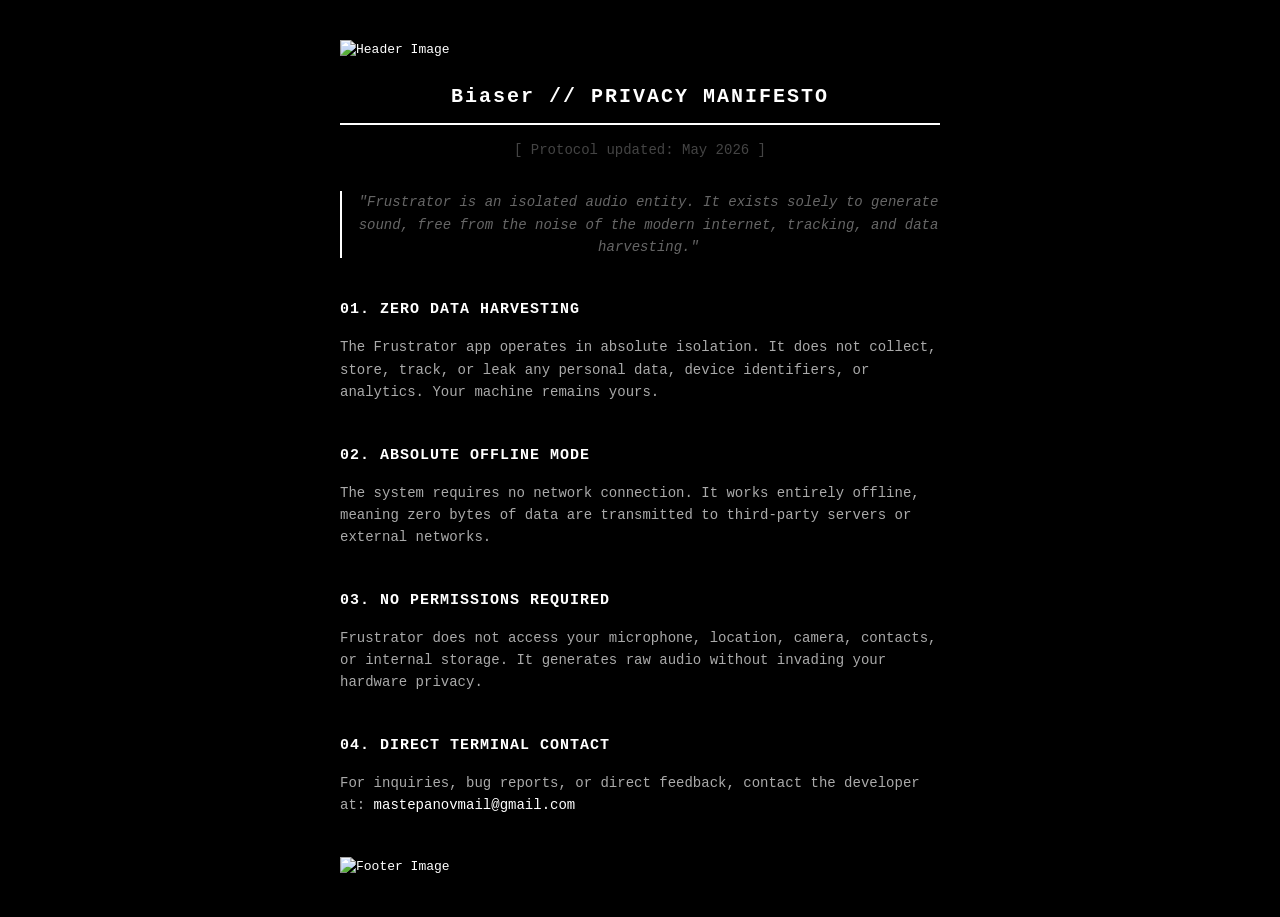
==== index.html @ 65896d8c "Add initial privacy policy HTML structure" ====
<!DOCTYPE html>
<html lang="en">
<head>
    <meta charset="UTF-8">
    <meta name="viewport" content="width=device-width, initial-scale=1.0">
    <title>Privacy Policy - Baiser</title>
    <style>
        body {
            font-family: monospace;
            background-color: #000000;
            color: #ffffff;
            padding: 40px 20px;
            max-width: 600px;
            margin: 0 auto;
            line-height: 1.6;
        }
        img {
            display: block;
            max-width: 100%;
            height: auto;
        }
        .center-image {
            margin: 0 auto 20px auto;
        }
        h1 { 
            border-bottom: 2px solid #ffffff; /* Белая строгая линия */
            padding-bottom: 10px; 
            font-size: 20px; 
            text-align: center;
            letter-spacing: 2px;
        }
        h2 { 
            font-size: 15px; 
            margin-top: 40px; 
            color: #ffffff; /* Чистый белый для заголовков */
            font-weight: bold; 
            letter-spacing: 1px;
        }
        p { 
            font-size: 14px; 
            color: #aaaaaa; /* Спокойный серый для читаемости текста */
        }
        .manifesto {
            font-style: italic;
            color: #666666; /* Темно-серый для манифеста */
            text-align: center;
            border-left: 2px solid #ffffff;
            padding-left: 15px;
            margin: 30px 0;
        }
        .footer-image {
            margin: 40px auto 0 auto;
        }
    </style>
</head>
<body>

    <!-- Картинка в шапке по центру -->
    <img src="graphic.png" alt="Header Image" class="center-image">

    <h1>Biaser // PRIVACY MANIFESTO</h1>
    <p style="text-align: center; color: #444444;">[ Protocol updated: May 2026 ]</p>

    <p class="manifesto">
        "Frustrator is an isolated audio entity. It exists solely to generate sound, free from the noise of the modern internet, tracking, and data harvesting."
    </p>

    <h2>01. ZERO DATA HARVESTING</h2>
    <p>The Frustrator app operates in absolute isolation. It does not collect, store, track, or leak any personal data, device identifiers, or analytics. Your machine remains yours.</p>

    <h2>02. ABSOLUTE OFFLINE MODE</h2>
    <p>The system requires no network connection. It works entirely offline, meaning zero bytes of data are transmitted to third-party servers or external networks.</p>

    <h2>03. NO PERMISSIONS REQUIRED</h2>
    <p>Frustrator does not access your microphone, location, camera, contacts, or internal storage. It generates raw audio without invading your hardware privacy.</p>

    <h2>04. DIRECT TERMINAL CONTACT</h2>
    <p>For inquiries, bug reports, or direct feedback, contact the developer at: <span style="color: #ffffff;">mastepanovmail@gmail.com</span></p>

    <!-- Картинка после всего текста -->
    <img src="iconRaw.png" alt="Footer Image" class="footer-image">

</body>
</html>
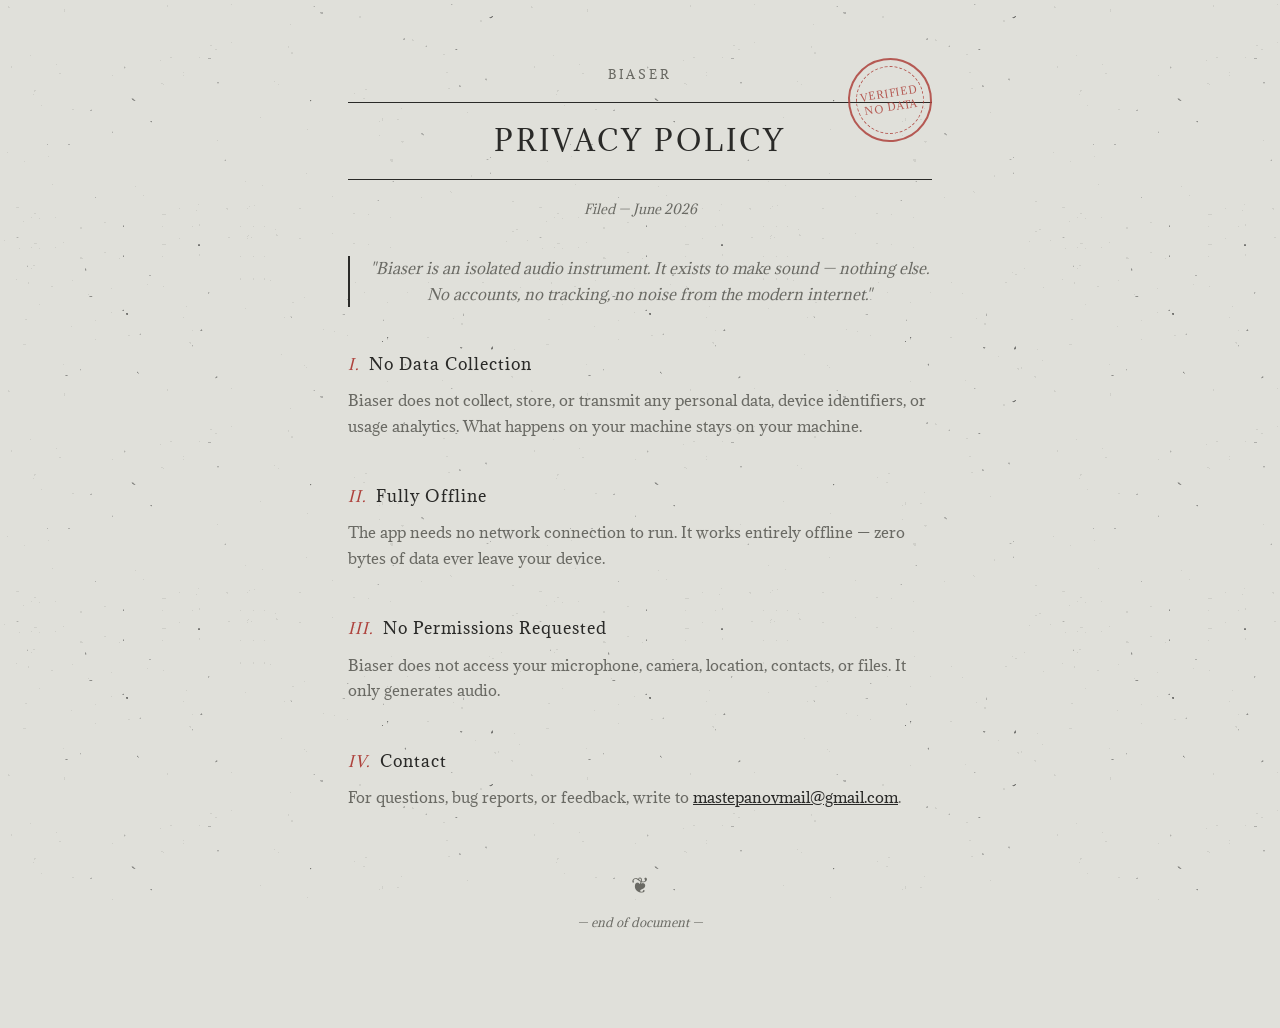
==== commit 102d23aa: "Revise privacy policy and update branding Updated the title and added Google Fonts links. Replaced c" ====
--- a/index.html
+++ b/index.html
@@ -3,82 +3,43 @@
 <head>
     <meta charset="UTF-8">
     <meta name="viewport" content="width=device-width, initial-scale=1.0">
-    <title>Privacy Policy - Baiser</title>
-    <style>
-        body {
-            font-family: monospace;
-            background-color: #000000;
-            color: #ffffff;
-            padding: 40px 20px;
-            max-width: 600px;
-            margin: 0 auto;
-            line-height: 1.6;
-        }
-        img {
-            display: block;
-            max-width: 100%;
-            height: auto;
-        }
-        .center-image {
-            margin: 0 auto 20px auto;
-        }
-        h1 { 
-            border-bottom: 2px solid #ffffff; /* Белая строгая линия */
-            padding-bottom: 10px; 
-            font-size: 20px; 
-            text-align: center;
-            letter-spacing: 2px;
-        }
-        h2 { 
-            font-size: 15px; 
-            margin-top: 40px; 
-            color: #ffffff; /* Чистый белый для заголовков */
-            font-weight: bold; 
-            letter-spacing: 1px;
-        }
-        p { 
-            font-size: 14px; 
-            color: #aaaaaa; /* Спокойный серый для читаемости текста */
-        }
-        .manifesto {
-            font-style: italic;
-            color: #666666; /* Темно-серый для манифеста */
-            text-align: center;
-            border-left: 2px solid #ffffff;
-            padding-left: 15px;
-            margin: 30px 0;
-        }
-        .footer-image {
-            margin: 40px auto 0 auto;
-        }
-    </style>
+    <title>Privacy Policy — Biaser</title>
+    <link rel="preconnect" href="https://fonts.googleapis.com">
+    <link rel="preconnect" href="https://fonts.gstatic.com" crossorigin>
+    <link href="https://fonts.googleapis.com/css2?family=Adamina:ital@0;1&display=swap" rel="stylesheet">
+    <link rel="stylesheet" href="style.css">
 </head>
 <body>
+    <div class="page">
 
-    <!-- Картинка в шапке по центру -->
-    <img src="graphic.png" alt="Header Image" class="center-image">
+        <header>
+            <span class="eyebrow">Biaser</span>
+            <div class="stamp">
+                <span>Verified<br>No&nbsp;Data</span>
+            </div>
+            <h1>Privacy Policy</h1>
+            <p class="subtitle">Filed — June 2026</p>
+        </header>
 
-    <h1>Biaser // PRIVACY MANIFESTO</h1>
-    <p style="text-align: center; color: #444444;">[ Protocol updated: May 2026 ]</p>
+        <p class="manifesto">
+            "Biaser is an isolated audio instrument. It exists to make sound — nothing else. No accounts, no tracking, no noise from the modern internet."
+        </p>
 
-    <p class="manifesto">
-        "Frustrator is an isolated audio entity. It exists solely to generate sound, free from the noise of the modern internet, tracking, and data harvesting."
-    </p>
+        <h2><span class="num">I.</span> No Data Collection</h2>
+        <p>Biaser does not collect, store, or transmit any personal data, device identifiers, or usage analytics. What happens on your machine stays on your machine.</p>
 
-    <h2>01. ZERO DATA HARVESTING</h2>
-    <p>The Frustrator app operates in absolute isolation. It does not collect, store, track, or leak any personal data, device identifiers, or analytics. Your machine remains yours.</p>
+        <h2><span class="num">II.</span> Fully Offline</h2>
+        <p>The app needs no network connection to run. It works entirely offline — zero bytes of data ever leave your device.</p>
 
-    <h2>02. ABSOLUTE OFFLINE MODE</h2>
-    <p>The system requires no network connection. It works entirely offline, meaning zero bytes of data are transmitted to third-party servers or external networks.</p>
+        <h2><span class="num">III.</span> No Permissions Requested</h2>
+        <p>Biaser does not access your microphone, camera, location, contacts, or files. It only generates audio.</p>
 
-    <h2>03. NO PERMISSIONS REQUIRED</h2>
-    <p>Frustrator does not access your microphone, location, camera, contacts, or internal storage. It generates raw audio without invading your hardware privacy.</p>
+        <h2><span class="num">IV.</span> Contact</h2>
+        <p>For questions, bug reports, or feedback, write to <a class="contact-email" href="mailto:mastepanovmail@gmail.com">mastepanovmail@gmail.com</a>.</p>
 
-    <h2>04. DIRECT TERMINAL CONTACT</h2>
-    <p>For inquiries, bug reports, or direct feedback, contact the developer at: <span style="color: #ffffff;">mastepanovmail@gmail.com</span></p>
+        <div class="ornament">❦</div>
+        <p class="colophon">— end of document —</p>
 
-    <!-- Картинка после всего текста -->
-    <img src="iconRaw.png" alt="Footer Image" class="footer-image">
-
+    </div>
 </body>
 </html>
--- a/style.css
+++ b/style.css
@@ -0,0 +1,181 @@
+/* ===== BIASER — shared styles for Privacy Policy & About ===== */
+
+:root {
+  --bg: #e0e0da;       /* paper background */
+  --ink: #2a2a28;       /* main text */
+  --ink-soft: #6a6a64;  /* muted / caption text */
+  --stamp: #ae423c;     /* rubber-stamp red — the one accent we spend */
+}
+
+* { box-sizing: border-box; }
+
+html, body {
+  margin: 0;
+  background-color: var(--bg);
+  color: var(--ink);
+}
+
+body {
+  font-family: 'Adamina', Georgia, serif;
+  line-height: 1.7;
+  font-size: 16px;
+  position: relative;
+}
+
+/* ---- repeating paper texture, tiled (not stretched), laid over EVERYTHING ----
+   Change the url() below once you drop your texture file in. Tweak opacity
+   to taste — higher = grain more visible, lower = more subtle. */
+body::after {
+  content: "";
+  position: fixed;
+  inset: 0;
+  background-image: url('natural.png');
+  background-repeat: repeat;
+  background-position: 0 0;
+  mix-blend-mode: multiply;
+  pointer-events: none;
+  z-index: 999;
+}
+
+.page {
+  max-width: 640px;
+  margin: 0 auto;
+  padding: 64px 28px 96px;
+}
+
+header {
+  position: relative;
+  text-align: center;
+  margin-bottom: 36px;
+}
+
+.eyebrow {
+  display: block;
+  font-size: 12px;
+  letter-spacing: 3px;
+  color: var(--ink-soft);
+  text-transform: uppercase;
+  margin-bottom: 18px;
+}
+
+h1 {
+  font-size: 28px;
+  font-weight: 400;
+  letter-spacing: 3px;
+  text-transform: uppercase;
+  margin: 0 0 18px;
+  border-top: 1px solid var(--ink);
+  border-bottom: 1px solid var(--ink);
+  padding: 14px 0;
+}
+
+.subtitle {
+  font-size: 13px;
+  font-style: italic;
+  color: var(--ink-soft);
+  margin: 0;
+}
+
+/* ---- the stamp / seal — the single signature element on each page ---- */
+.stamp {
+  position: absolute;
+  top: -6px;
+  right: 0;
+  width: 84px;
+  height: 84px;
+  border: 2px solid var(--stamp);
+  border-radius: 50%;
+  display: flex;
+  align-items: center;
+  justify-content: center;
+  text-align: center;
+  transform: rotate(-9deg);
+  color: var(--stamp);
+  opacity: 0.85;
+}
+
+.stamp::before {
+  content: "";
+  position: absolute;
+  inset: 6px;
+  border: 1px dashed var(--stamp);
+  border-radius: 50%;
+}
+
+.stamp span {
+  font-size: 10px;
+  letter-spacing: 1px;
+  text-transform: uppercase;
+  line-height: 1.4;
+}
+
+.stamp .stamp-letter {
+  font-size: 30px;
+  line-height: 1;
+  letter-spacing: 0;
+}
+
+@media (max-width: 480px) {
+  .stamp {
+    position: static;
+    margin: 0 auto 20px;
+    transform: rotate(-6deg);
+  }
+}
+
+.manifesto {
+  font-style: italic;
+  color: var(--ink-soft);
+  text-align: center;
+  border-left: 2px solid var(--ink);
+  padding-left: 16px;
+  margin: 34px 0 44px;
+}
+
+h2 {
+  font-size: 16px;
+  font-weight: 400;
+  letter-spacing: 1px;
+  margin-top: 44px;
+  margin-bottom: 10px;
+  display: flex;
+  align-items: baseline;
+  gap: 10px;
+}
+
+h2 .num {
+  color: var(--stamp);
+  font-style: italic;
+  font-size: 15px;
+}
+
+p {
+  font-size: 15px;
+  color: var(--ink-soft);
+  margin: 0 0 4px;
+}
+
+a {
+  color: var(--ink);
+  text-decoration: underline;
+}
+
+.contact-email {
+  color: var(--ink);
+  font-weight: 400;
+}
+
+.ornament {
+  text-align: center;
+  font-size: 22px;
+  color: var(--ink-soft);
+  margin: 56px 0 8px;
+}
+
+.colophon {
+  text-align: center;
+  font-size: 12px;
+  font-style: italic;
+  color: var(--ink-soft);
+  margin: 0;
+}
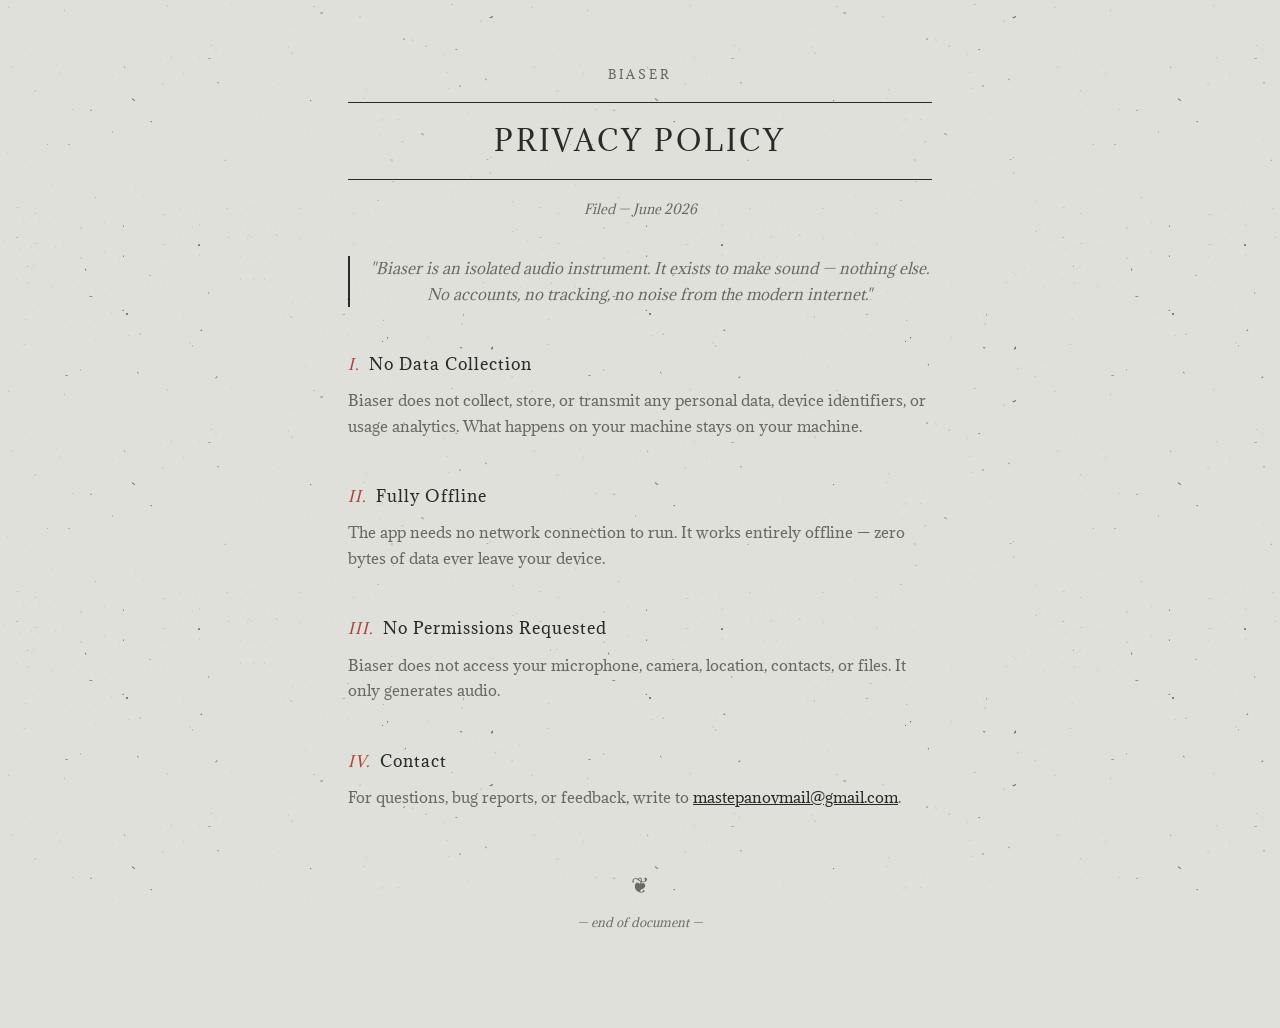
==== commit 530b918b: "Remove 'Verified No Data' stamp from header Removed the 'Verified No Data' stamp from the header." ====
--- a/index.html
+++ b/index.html
@@ -14,9 +14,6 @@
 
         <header>
             <span class="eyebrow">Biaser</span>
-            <div class="stamp">
-                <span>Verified<br>No&nbsp;Data</span>
-            </div>
             <h1>Privacy Policy</h1>
             <p class="subtitle">Filed — June 2026</p>
         </header>
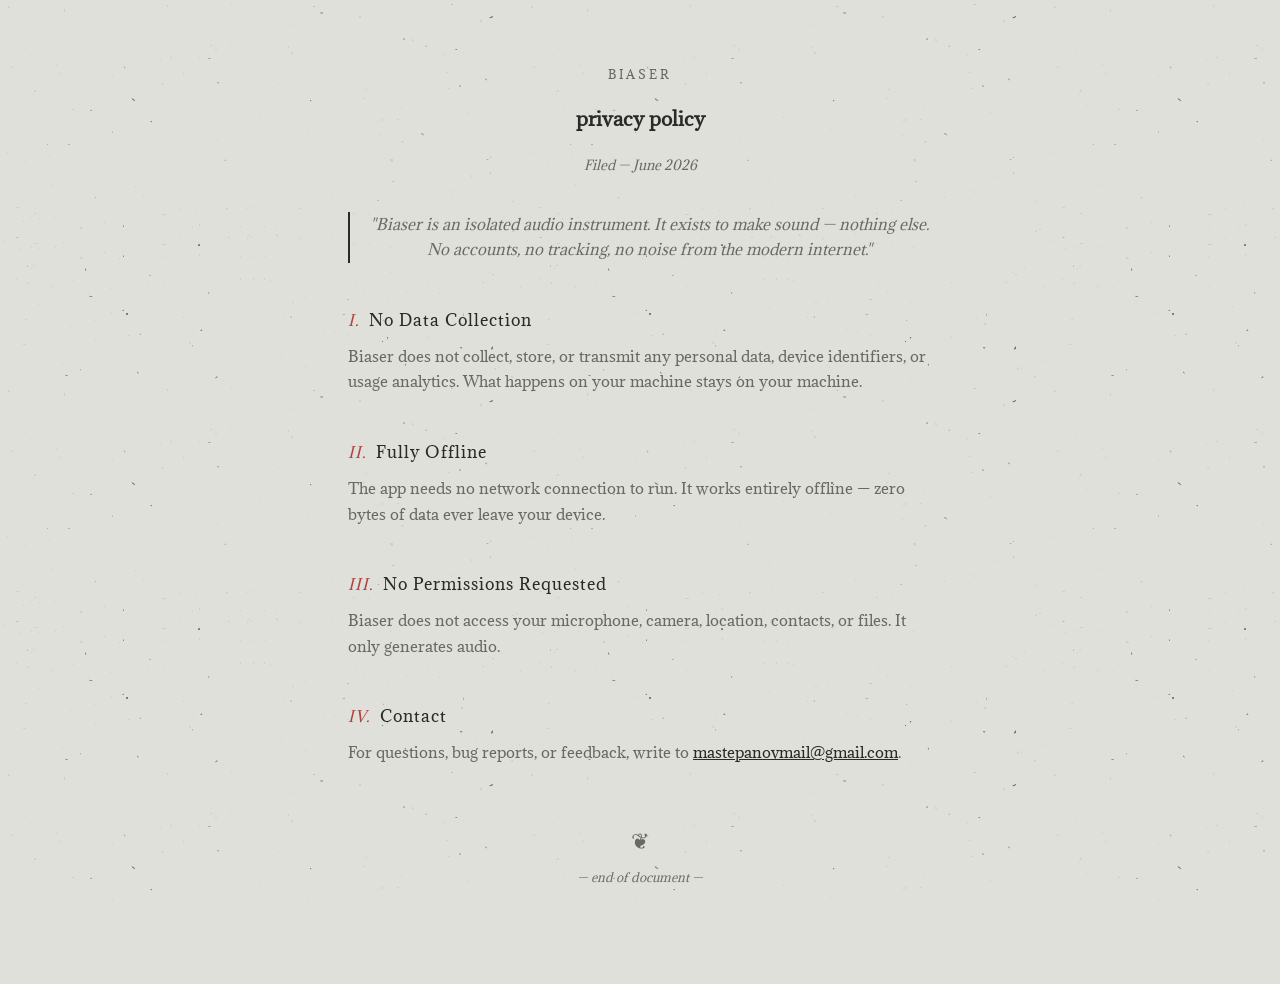
==== commit 0021fc11: "Update index.html" ====
--- a/index.html
+++ b/index.html
@@ -14,7 +14,7 @@
 
         <header>
             <span class="eyebrow">Biaser</span>
-            <h1>Privacy Policy</h1>
+            <h3>privacy policy</h1>
             <p class="subtitle">Filed — June 2026</p>
         </header>
 
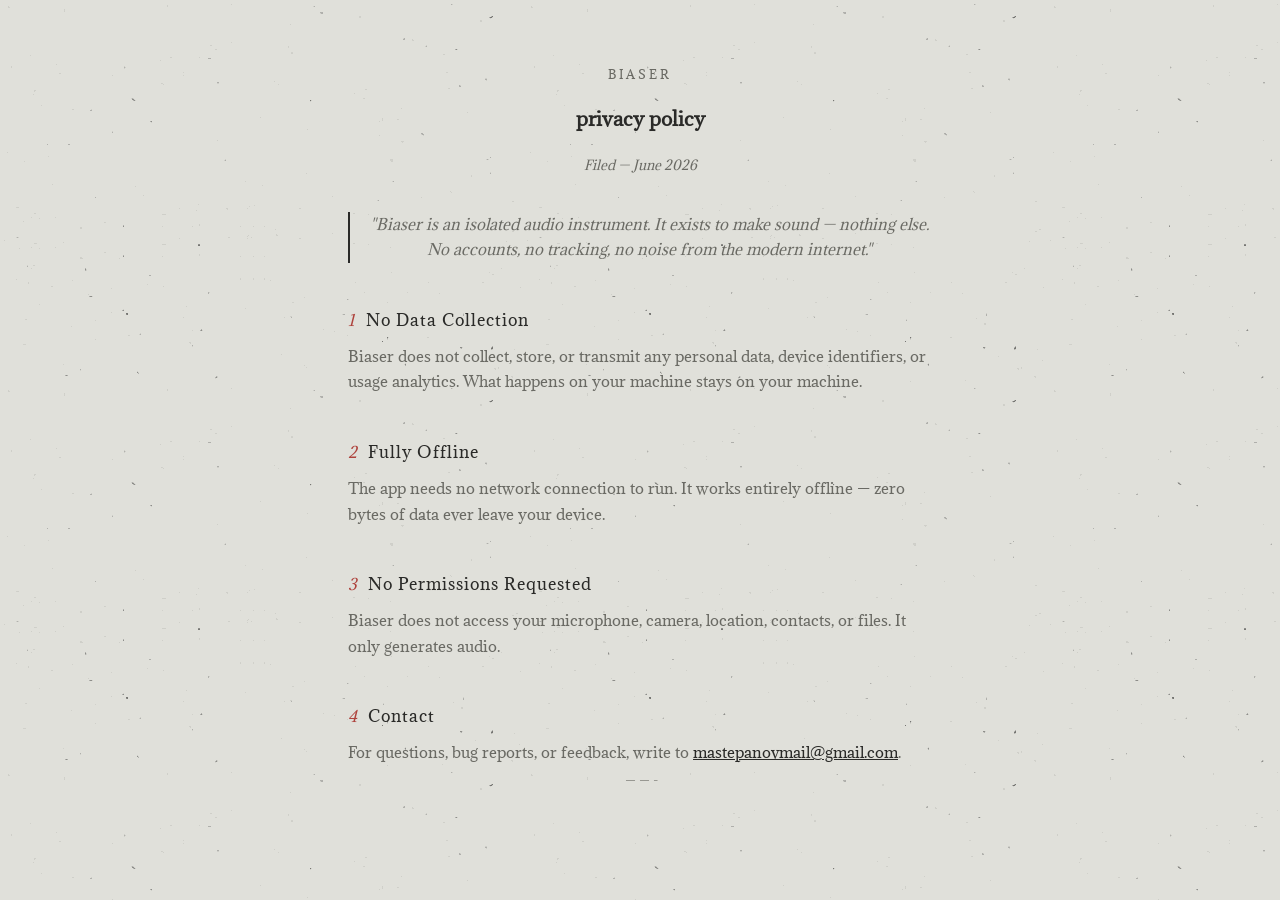
==== commit e87d158d: "Update section headers and colophon in index.html" ====
--- a/index.html
+++ b/index.html
@@ -22,20 +22,19 @@
             "Biaser is an isolated audio instrument. It exists to make sound — nothing else. No accounts, no tracking, no noise from the modern internet."
         </p>
 
-        <h2><span class="num">I.</span> No Data Collection</h2>
+        <h2><span class="num">1</span> No Data Collection</h2>
         <p>Biaser does not collect, store, or transmit any personal data, device identifiers, or usage analytics. What happens on your machine stays on your machine.</p>
 
-        <h2><span class="num">II.</span> Fully Offline</h2>
+        <h2><span class="num">2</span> Fully Offline</h2>
         <p>The app needs no network connection to run. It works entirely offline — zero bytes of data ever leave your device.</p>
 
-        <h2><span class="num">III.</span> No Permissions Requested</h2>
+        <h2><span class="num">3</span> No Permissions Requested</h2>
         <p>Biaser does not access your microphone, camera, location, contacts, or files. It only generates audio.</p>
 
-        <h2><span class="num">IV.</span> Contact</h2>
+        <h2><span class="num">4</span> Contact</h2>
         <p>For questions, bug reports, or feedback, write to <a class="contact-email" href="mailto:mastepanovmail@gmail.com">mastepanovmail@gmail.com</a>.</p>
 
-        <div class="ornament">❦</div>
-        <p class="colophon">— end of document —</p>
+        <p class="colophon">—  —  -</p>
 
     </div>
 </body>
